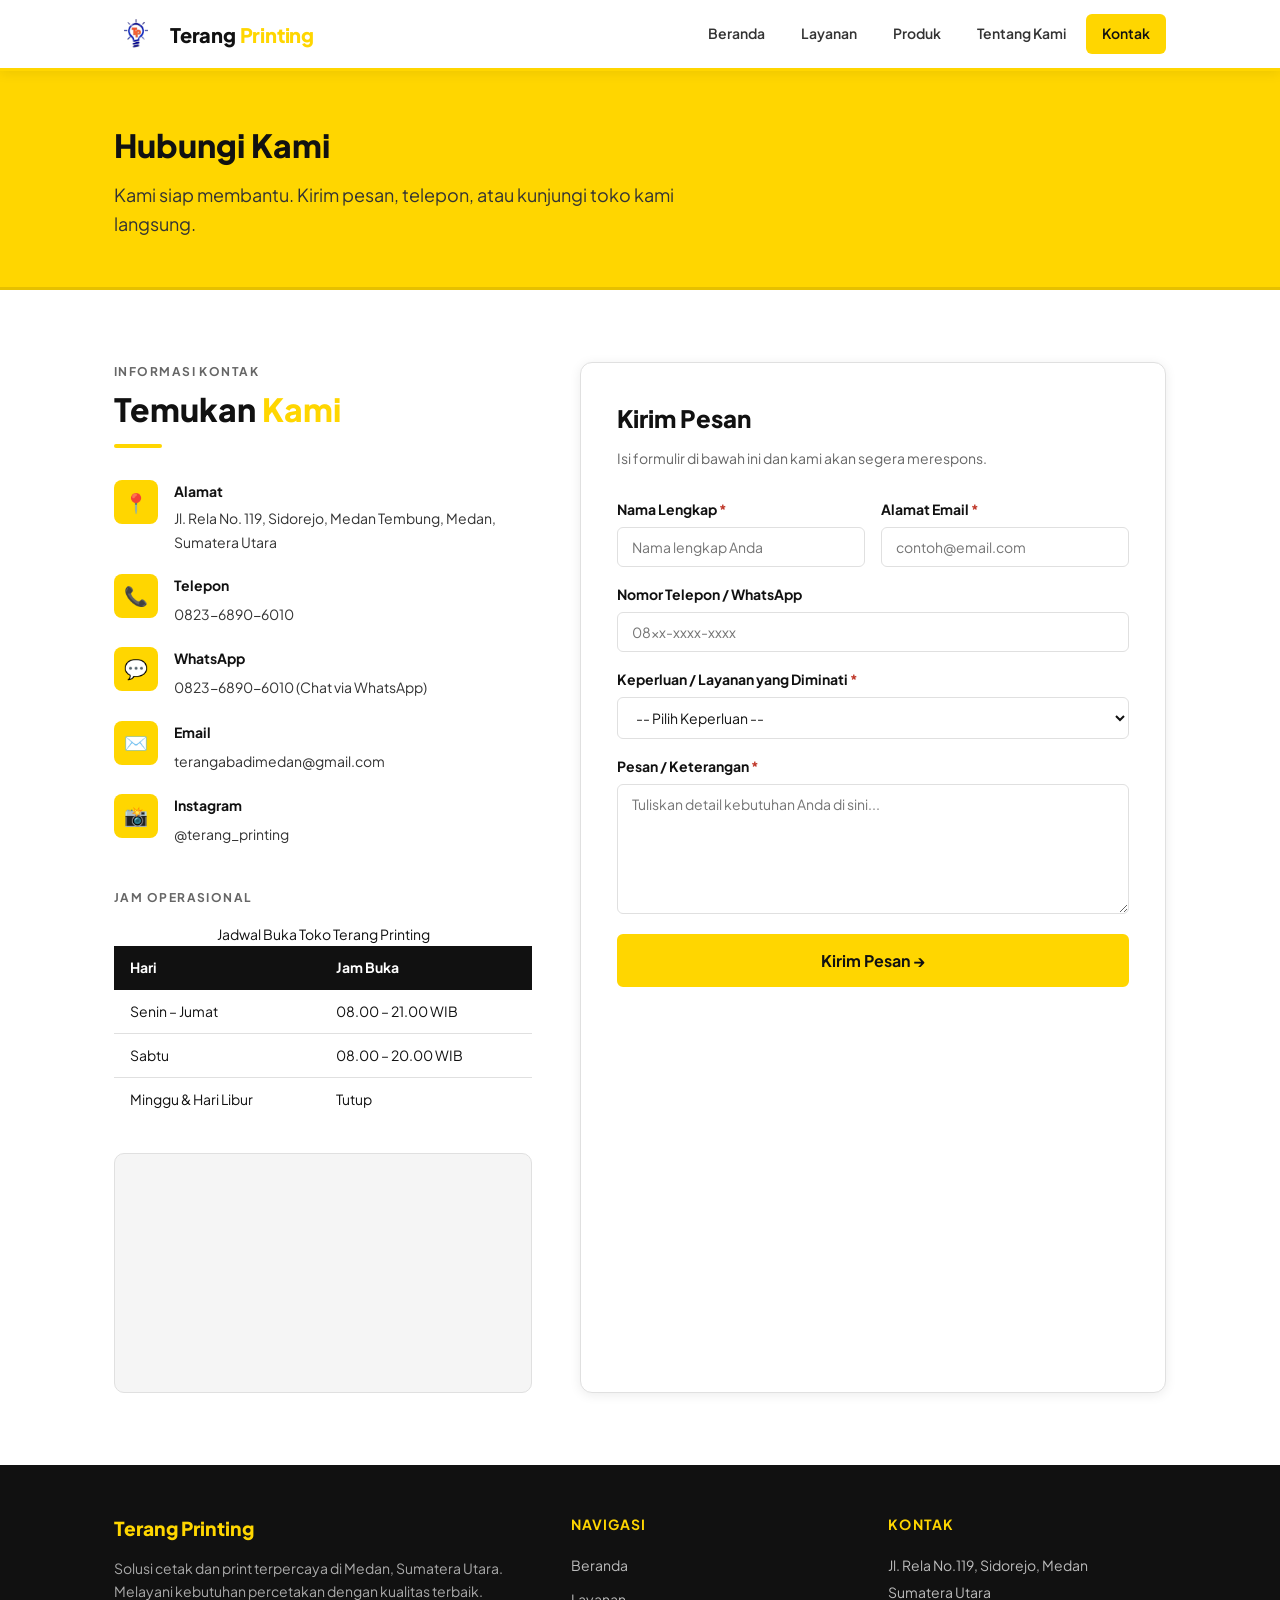
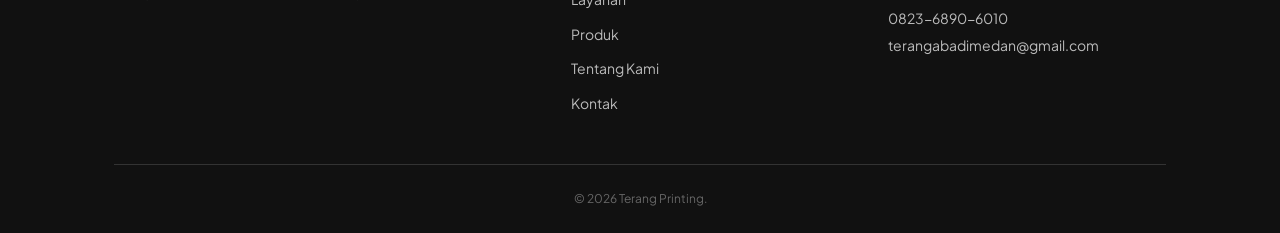
==== kontak.html @ d19d1da5 "Update WhatsApp contact link in kontak.html" ====
<!DOCTYPE html>
<html lang="id">

<head>
  <meta charset="UTF-8" />
  <meta name="viewport" content="width=device-width, initial-scale=1.0" />
  <meta property="og:title" content="Terang Printing - Percetakan Medan" />
  <meta property="og:description" content="Solusi cetak terpercaya di Medan." />
  <meta property="og:url" content="https://terang-printing.vercel.app/" />
  <meta name="google-site-verification" content="Sm_hhHyNmkh7zAwEBxvKxPh6xJ2yuHu2KtRw3xgrNfQ" />
  <link rel="shortcut icon" href="logo.png" type="image/x-icon">
  <title>Terang Printing - Kontak</title>
  <meta name="description"
    content="Hubungi Terang Printing - formulir kontak, alamat, jam operasional, dan lokasi kami." />
  <link rel="stylesheet" href="style/global.css" />
  <link rel="stylesheet" href="style/kontak.css" />
</head>

<body>

  <!-- ===== HEADER ===== -->
  <header>
    <div class="container header-inner">
      <div class="brand">
        <img src="logo.png" alt="Logo Terang Printing" />
        <a href="index.html"><span class="brand-name">Terang <span>Printing</span></span></a>
      </div>
      <button class="nav-toggle" id="navToggle" aria-label="Buka Menu Navigasi" aria-expanded="false">
        <span></span><span></span><span></span>
      </button>
      <nav aria-label="Navigasi Utama">
        <ul>
          <li><a href="index.html">Beranda</a></li>
          <li><a href="layanan.html">Layanan</a></li>
          <li><a href="produk.html">Produk</a></li>
          <li><a href="tentang.html">Tentang Kami</a></li>
          <li><a href="kontak.html" aria-current="page">Kontak</a></li>
        </ul>
      </nav>
    </div>
  </header>

  <script>
    document.getElementById('navToggle').addEventListener('click', function () {
      const header = this.closest('header');
      const isOpen = header.classList.toggle('nav-open');
      this.setAttribute('aria-expanded', isOpen);
      this.setAttribute('aria-label', isOpen ? 'Tutup Menu Navigasi' : 'Buka Menu Navigasi');
    });
  </script>

  <main>

    <!-- ===== PAGE BANNER ===== -->
    <div class="page-banner">
      <div class="container">
        <h1>Hubungi Kami</h1>
        <p>Kami siap membantu. Kirim pesan, telepon, atau kunjungi toko kami langsung.</p>
      </div>
    </div>

    <!-- ===== KONTEN UTAMA ===== -->
    <section class="section" aria-labelledby="kontak-heading">
      <div class="container">
        <div class="kontak-grid">

          <!-- Kolom Kiri: Info & Jam -->
          <div>
            <div class="section-label">Informasi Kontak</div>
            <h2 id="kontak-heading" class="section-title">Temukan <span>Kami</span></h2>
            <div class="section-divider"></div>

            <div class="info-list">
              <div class="info-item">
                <div class="info-icon" aria-hidden="true">📍</div>
                <div>
                  <h4>Alamat</h4>
                  <p>Jl. Rela No. 119, Sidorejo, Medan Tembung, Medan, Sumatera Utara</p>
                </div>
              </div>
              <div class="info-item">
                <div class="info-icon" aria-hidden="true">📞</div>
                <div>
                  <h4>Telepon</h4>
                  <a href="tel:+6281234567890">0823-6890-6010</a>
                </div>
              </div>
              <div class="info-item">
                <div class="info-icon" aria-hidden="true">💬</div>
                <div>
                  <h4>WhatsApp</h4>
                  <a href="https://wa.me/6282368906010" target="_blank" rel="noopener noreferrer">
                    0823-6890-6010 (Chat via WhatsApp)
                  </a>
                </div>
              </div>
              <div class="info-item">
                <div class="info-icon" aria-hidden="true">✉️</div>
                <div>
                  <h4>Email</h4>
                  <a href="mailto:terangabadimedan@gmail.com">terangabadimedan@gmail.com</a>
                </div>
              </div>
              <div class="info-item">
                <div class="info-icon" aria-hidden="true">📸</div>
                <div>
                  <h4>Instagram</h4>
                  <a href="https://instagram.com/terang_printing" target="_blank"
                    rel="noopener noreferrer">@terang_printing</a>
                </div>
              </div>
            </div>

            <!-- Jam Operasional -->
            <div style="margin-top: 40px;">
              <div class="section-label" style="margin-bottom: 8px;">Jam Operasional</div>
              <table class="jam-table">
                <caption class="sr-only">Jadwal Buka Toko Terang Printing</caption>
                <thead>
                  <tr>
                    <th scope="col">Hari</th>
                    <th scope="col">Jam Buka</th>
                  </tr>
                </thead>
                <tbody>
                  <tr>
                    <td>Senin – Jumat</td>
                    <td>08.00 – 21.00 WIB</td>
                  </tr>
                  <tr>
                    <td>Sabtu</td>
                    <td>08.00 – 20.00 WIB</td>
                  </tr>
                  <tr>
                    <td>Minggu &amp; Hari Libur</td>
                    <td>Tutup</td>
                  </tr>
                </tbody>
              </table>
            </div>

            <!-- Google Maps -->
            <div class="map-box" role="region" aria-label="Peta Lokasi Terang Printing">
              <iframe
                src="https://www.google.com/maps/embed?pb=!1m18!1m12!1m3!1d3981.9154191514062!2d98.70616!3d3.6068331999999996!2m3!1f0!2f0!3f0!3m2!1i1024!2i768!4f13.1!3m3!1m2!1s0x3031316de9fdb251%3A0x1eb77a0605d9c131!2sTERANG%20PRINTING!5e0!3m2!1sid!2sid!4v1778813247496!5m2!1sid!2sid"
                allowfullscreen="" loading="lazy" referrerpolicy="no-referrer-when-downgrade"
                title="Lokasi Terang Printing"></iframe>
            </div>
          </div>

          <!-- Kolom Kanan: Formulir -->
          <div class="kontak-form-box">
            <h2>Kirim Pesan</h2>
            <p>Isi formulir di bawah ini dan kami akan segera merespons.</p>

            <form action="#" method="POST" novalidate>

              <div class="form-row">
                <div class="form-group">
                  <label for="nama">Nama Lengkap <span aria-hidden="true">*</span></label>
                  <input type="text" id="nama" name="nama" autocomplete="name" required
                    placeholder="Nama lengkap Anda" />
                </div>
                <div class="form-group">
                  <label for="email">Alamat Email <span aria-hidden="true">*</span></label>
                  <input type="email" id="email" name="email" autocomplete="email" required
                    placeholder="contoh@email.com" />
                </div>
              </div>

              <div class="form-group">
                <label for="telepon">Nomor Telepon / WhatsApp</label>
                <input type="tel" id="telepon" name="telepon" autocomplete="tel" placeholder="08xx-xxxx-xxxx" />
              </div>

              <div class="form-group">
                <label for="keperluan">Keperluan / Layanan yang Diminati <span aria-hidden="true">*</span></label>
                <select id="keperluan" name="keperluan" required>
                  <option value="" disabled selected>-- Pilih Keperluan --</option>
                  <option value="cetak-skripsi">Cetak Skripsi / Karya Tulis</option>
                  <option value="spanduk">Cetak Spanduk / Banner</option>
                  <option value="print-fotokopi">Print &amp; Fotokopi</option>
                  <option value="undangan">Undangan &amp; Kartu</option>
                  <option value="atk">Pembelian ATK</option>
                  <option value="lainnya">Lainnya</option>
                </select>
              </div>

              <div class="form-group">
                <label for="pesan">Pesan / Keterangan <span aria-hidden="true">*</span></label>
                <textarea id="pesan" name="pesan" rows="6" required
                  placeholder="Tuliskan detail kebutuhan Anda di sini..."></textarea>
              </div>

              <button type="submit" class="btn-submit">Kirim Pesan →</button>

            </form>
          </div>

        </div>
      </div>
    </section>

  </main>

  <!-- ===== FOOTER ===== -->
  <footer>
    <div class="container">
      <div class="footer-grid">
        <div>
          <div class="footer-brand-name">Terang Printing</div>
          <p class="footer-desc">Solusi cetak dan print terpercaya di Medan, Sumatera Utara. Melayani kebutuhan
            percetakan dengan kualitas terbaik.</p>
        </div>
        <div class="footer-col">
          <h4>Navigasi</h4>
          <ul>
            <li><a href="index.html">Beranda</a></li>
            <li><a href="layanan.html">Layanan</a></li>
            <li><a href="produk.html">Produk</a></li>
            <li><a href="tentang.html">Tentang Kami</a></li>
            <li><a href="kontak.html">Kontak</a></li>
          </ul>
        </div>
        <div class="footer-col">
          <h4>Kontak</h4>
          <address>
            Jl. Rela No.119, Sidorejo, Medan<br />
            Sumatera Utara<br />
            <a href="tel:+6281234567890">0823-6890-6010</a><br />
            <a href="mailto:terangabadimedan@gmail.com">terangabadimedan@gmail.com</a>
          </address>
        </div>
      </div>
      <div class="footer-bottom">
        <p>&copy; 2026 Terang Printing.</p>
      </div>
    </div>
  </footer>

</body>

</html>
---- style/global.css ----
@import url('https://fonts.googleapis.com/css2?family=Plus+Jakarta+Sans:wght@400;500;600;700;800&display=swap');

/* =============================================
   TERANG PRINTING — global.css
   Berisi: variabel warna & font, reset, utilitas,
           tombol, header, footer, page-banner,
           banner CTA, dan responsive global.

   File ini di-link di SEMUA halaman HTML.
   =============================================

   CARA EDIT CEPAT
   ---------------
   Warna kuning utama   → --clr-yellow
   Warna teks utama     → --clr-black
   Warna abu-abu terang → --clr-gray-light
   Ukuran font body     → --fs-base
   Lebar konten maks    → --max-w
   Jarak antar section  → .section { padding }
============================================= */


/* ── ROOT VARIABLES ─────────────────────────────────────────
   Semua warna dan ukuran font didefinisikan di sini.
   Cukup ubah nilai di bawah untuk mengubah tampilan global.
─────────────────────────────────────────────────────────── */
:root {
  /* Warna utama */
  --clr-yellow      : #FFD600;   /* kuning cerah — warna aksen utama */
  --clr-yellow-dark : #E6C000;   /* kuning gelap — untuk hover tombol */
  --clr-black       : #111111;   /* hitam — teks utama & latar gelap */
  --clr-gray-dark   : #333333;   /* abu gelap — teks sekunder */
  --clr-gray        : #666666;   /* abu tengah — deskripsi, label */
  --clr-gray-light  : #F5F5F5;   /* abu terang — latar section alternating */
  --clr-border      : #E0E0E0;   /* abu border — garis pembatas card */
  --clr-white       : #FFFFFF;   /* putih — latar utama */

  /* Ukuran font — skala konsisten dari xs sampai 2xl */
  --fs-xs   : 0.75rem;    /* 12px — label kecil, tag */
  --fs-sm   : 0.875rem;   /* 14px — teks body kecil, nav */
  --fs-base : 1rem;       /* 16px — teks body standar */
  --fs-md   : 1.125rem;   /* 18px — deskripsi, lead text */
  --fs-lg   : 1.5rem;     /* 24px — judul kartu */
  --fs-xl   : 2rem;       /* 32px — judul section */
  --fs-2xl  : 2.75rem;    /* 44px — judul hero */

  /* Utilitas */
  --radius  : 6px;                          /* sudut tombol & elemen kecil */
  --shadow  : 0 2px 12px rgba(0,0,0,0.08); /* bayangan halus untuk card */
  --max-w   : 1100px;                       /* lebar maksimum konten */
}


/* ── RESET ──────────────────────────────────────────────────
   Menghapus margin/padding bawaan browser agar tampilan
   konsisten di semua browser.
─────────────────────────────────────────────────────────── */
*, *::before, *::after {
  box-sizing: border-box;
  margin: 0;
  padding: 0;
}
html { scroll-behavior: smooth; }       /* scroll halus saat klik anchor */
body {
  font-family: 'Plus Jakarta Sans', sans-serif;
  font-size: var(--fs-base);
  color: var(--clr-black);
  background: var(--clr-white);
  line-height: 1.65;
}
img { display: block; max-width: 100%; } /* gambar tidak overflow container */
a { text-decoration: none; color: inherit; }
ul, ol { list-style: none; }


/* ── UTILITAS ────────────────────────────────────────────────
   Kelas pembantu yang digunakan di semua halaman.
─────────────────────────────────────────────────────────── */

/* Membungkus konten agar tidak terlalu lebar di layar besar */
.container {
  max-width: var(--max-w);
  margin: 0 auto;
  padding: 0 24px;
}

/* Pembungkus section dengan jarak atas-bawah standar */
.section { padding: 72px 0; }

/* Varian section dengan latar abu-abu terang (section alternating) */
.section--gray { background: var(--clr-gray-light); }

/* Label kecil di atas judul section, seperti "Apa yang kami tawarkan" */
.section-label {
  font-size: var(--fs-xs);
  font-weight: 700;
  text-transform: uppercase;
  letter-spacing: 0.12em;
  color: var(--clr-gray);
  margin-bottom: 8px;
}

/* Judul utama section */
.section-title {
  font-size: var(--fs-xl);
  font-weight: 800;
  color: var(--clr-black);
  line-height: 1.2;
}
/* Kata berwarna kuning di dalam judul section */
.section-title span { color: var(--clr-yellow); }

/* Garis kuning pendek di bawah judul section */
.section-divider {
  width: 48px;
  height: 4px;
  background: var(--clr-yellow);
  margin: 16px 0 32px;
  border-radius: 2px;
}


/* ── TOMBOL (BUTTONS) ────────────────────────────────────────
   Tiga varian tombol: kuning (utama), outline hitam, outline putih.
   Tambahkan kelas .btn beserta varian-nya ke elemen <a> atau <button>.
─────────────────────────────────────────────────────────── */

/* Base tombol — dipakai bersama varian di bawah */
.btn {
  display: inline-block;
  padding: 12px 28px;
  border-radius: var(--radius);
  font-weight: 700;
  font-size: var(--fs-sm);
  cursor: pointer;
  border: 2px solid transparent;
  letter-spacing: 0.02em;
  font-family: inherit;
}

/* Tombol kuning — untuk aksi utama (CTA primer) */
.btn-primary {
  background: var(--clr-yellow);
  color: var(--clr-black);
  border-color: var(--clr-yellow);
}
.btn-primary:hover {
  background: var(--clr-yellow-dark);
  border-color: var(--clr-yellow-dark);
}

/* Tombol outline hitam — untuk aksi sekunder di latar terang */
.btn-outline {
  background: transparent;
  color: var(--clr-black);
  border-color: var(--clr-black);
}
.btn-outline:hover {
  background: var(--clr-black);
  color: var(--clr-white);
}

/* Tombol outline putih — untuk aksi sekunder di latar gelap (hero) */
.btn-outline-white {
  background: transparent;
  color: var(--clr-white);
  border-color: var(--clr-white);
}
.btn-outline-white:hover {
  background: var(--clr-white);
  color: var(--clr-black);
}


/* ── HEADER ──────────────────────────────────────────────────
   Header sticky di atas layar, berisi logo dan navigasi.
   Garis kuning di bawah header sebagai aksen warna utama.
─────────────────────────────────────────────────────────── */
header {
  position: sticky;   /* tetap di atas saat halaman discroll */
  top: 0;
  z-index: 100;       /* di atas elemen lain */
  background: var(--clr-white);
  border-bottom: 3px solid var(--clr-yellow);
  box-shadow: var(--shadow);
}

/* Flex container: logo di kiri, nav di kanan */
.header-inner {
  display: flex;
  align-items: center;
  justify-content: space-between;
  height: 68px;
}

/* Kelompok logo + nama brand */
.brand {
  display: flex;
  align-items: center;
  gap: 12px;
}

/* Logo bulat di header */
.brand img {
  width: 44px;
  height: 44px;
  border-radius: 50%;
  object-fit: contain;
}

/* Nama brand — "Terang Printing" */
.brand-name {
  font-size: 1.25rem;
  font-weight: 800;
  color: var(--clr-black);
  letter-spacing: -0.01em;
}
/* Kata "Printing" berwarna kuning */
.brand-name span { color: var(--clr-yellow); }

/* Daftar menu navigasi */
header nav ul {
  display: flex;
  gap: 4px;
  align-items: center;
}
header nav ul li a {
  display: block;
  padding: 8px 16px;
  font-size: var(--fs-sm);
  font-weight: 600;
  color: var(--clr-gray-dark);
  border-radius: var(--radius);
}
header nav ul li a:hover {
  color: var(--clr-black);
  background: var(--clr-gray-light);
}
/* Halaman aktif ditandai dengan latar kuning */
header nav ul li a[aria-current="page"] {
  color: var(--clr-black);
  background: var(--clr-yellow);
}


/* ── PAGE BANNER ─────────────────────────────────────────────
   Banner kuning di bagian atas setiap halaman (kecuali beranda).
   Berisi judul halaman dan deskripsi singkat.
─────────────────────────────────────────────────────────── */
.page-banner {
  background: var(--clr-yellow);
  padding: 48px 0;
  border-bottom: 3px solid var(--clr-yellow-dark);
}
.page-banner h1 {
  font-size: var(--fs-xl);
  font-weight: 800;
  color: var(--clr-black);
}
.page-banner p {
  font-size: var(--fs-md);
  color: var(--clr-gray-dark);
  margin-top: 8px;
  max-width: 560px;
}


/* ── BANNER CTA ──────────────────────────────────────────────
   Banner kuning berisi ajakan bertindak (Call to Action).
   Dipakai di bagian bawah halaman Beranda, Layanan, dan Produk.
─────────────────────────────────────────────────────────── */
.cta-banner {
  background: var(--clr-yellow);
  padding: 64px 0;
  text-align: center;
}
.cta-banner h2 { font-size: var(--fs-xl); font-weight: 800; color: var(--clr-black); margin-bottom: 12px; }
.cta-banner p  { font-size: var(--fs-md); color: var(--clr-gray-dark); margin-bottom: 28px; }
/* Wrapper tombol-tombol CTA — ditampilkan berdampingan */
.cta-banner-actions { display: flex; gap: 12px; justify-content: center; }


/* ── FOOTER ──────────────────────────────────────────────────
   Footer berlatar hitam berisi info brand, navigasi, dan kontak.
─────────────────────────────────────────────────────────── */
footer {
  background: var(--clr-black);
  color: var(--clr-white);
  padding: 48px 0 24px;
}

/* Grid 3 kolom: brand | navigasi | kontak */
.footer-grid {
  display: grid;
  grid-template-columns: 1.5fr 1fr 1fr;
  gap: 40px;
  padding-bottom: 40px;
  border-bottom: 1px solid #333;
}

/* Nama brand berwarna kuning di footer */
.footer-brand-name {
  font-size: 1.2rem;
  font-weight: 800;
  color: var(--clr-yellow);
  margin-bottom: 12px;
}

/* Deskripsi singkat footer */
.footer-desc {
  font-size: var(--fs-sm);
  color: #aaa;
  line-height: 1.7;
}

/* Judul kolom footer (Navigasi, Kontak) */
.footer-col h4 {
  font-size: var(--fs-sm);
  font-weight: 700;
  color: var(--clr-yellow);
  margin-bottom: 16px;
  text-transform: uppercase;
  letter-spacing: 0.08em;
}

/* Daftar link navigasi footer */
.footer-col ul li { margin-bottom: 8px; }
.footer-col ul li a { font-size: var(--fs-sm); color: #bbb; }
.footer-col ul li a:hover { color: var(--clr-yellow); }

/* Alamat & kontak di footer */
.footer-col address {
  font-style: normal;
  font-size: var(--fs-sm);
  color: #bbb;
  line-height: 1.9;
}
.footer-col address a { color: #bbb; }
.footer-col address a:hover { color: var(--clr-yellow); }

/* Baris copyright paling bawah */
.footer-bottom {
  padding-top: 24px;
  text-align: center;
  font-size: var(--fs-xs);
  color: #666;
}


/* ── TOMBOL HAMBURGER (MOBILE TOGGLE) ────────────────────────
   Tombol hamburger untuk navigasi mobile.
   Tersembunyi di desktop, muncul di layar ≤ 768px.
─────────────────────────────────────────────────────────── */
.nav-toggle {
  display: none;          /* tersembunyi di desktop */
  background: none;
  border: none;
  cursor: pointer;
  padding: 8px;
  z-index: 110;
  position: relative;
}

/* Tiga garis hamburger dibuat dari span */
.nav-toggle span {
  display: block;
  width: 24px;
  height: 2.5px;
  background: var(--clr-black);
  border-radius: 2px;
  transition: transform 0.3s ease, opacity 0.3s ease;
}
.nav-toggle span + span {
  margin-top: 5px;
}

/* Animasi hamburger → X saat menu terbuka */
header.nav-open .nav-toggle span:nth-child(1) {
  transform: translateY(7.5px) rotate(45deg);
}
header.nav-open .nav-toggle span:nth-child(2) {
  opacity: 0;
  transform: scaleX(0);
}
header.nav-open .nav-toggle span:nth-child(3) {
  transform: translateY(-7.5px) rotate(-45deg);
}


/* ── RESPONSIVE GLOBAL ───────────────────────────────────────
   Penyesuaian layout untuk layar tablet dan ponsel.
   Responsive spesifik per halaman ada di masing-masing file css.
─────────────────────────────────────────────────────────── */

/* Tablet & Mobile (maks 768px) */
@media (max-width: 768px) {

  /* Header tetap horizontal, tombol hamburger muncul */
  .header-inner {
    flex-wrap: wrap;
    height: auto;
    padding: 12px 24px;
  }

  /* Tampilkan tombol hamburger */
  .nav-toggle {
    display: flex;
    flex-direction: column;
    justify-content: center;
    align-items: center;
  }

  /* Sembunyikan menu navigasi secara default di mobile */
  header nav {
    width: 100%;
    max-height: 0;
    overflow: hidden;
    transition: max-height 0.4s cubic-bezier(0.4, 0, 0.2, 1),
                opacity 0.3s ease;
    opacity: 0;
  }

  /* Tampilkan menu saat header punya kelas .nav-open */
  header.nav-open nav {
    max-height: 400px;   /* cukup tinggi untuk semua menu */
    opacity: 1;
  }

  /* Menu jadi vertikal di mobile */
  header nav ul {
    flex-direction: column;
    align-items: stretch;
    gap: 0;
    padding: 12px 0 4px;
    border-top: 1px solid var(--clr-border);
    margin-top: 12px;
  }

  header nav ul li a {
    display: block;
    padding: 12px 16px;
    font-size: var(--fs-base);
    border-radius: 0;
    border-bottom: 1px solid var(--clr-border);
    transition: background 0.2s ease, padding-left 0.2s ease;
  }

  header nav ul li:last-child a {
    border-bottom: none;
  }

  header nav ul li a:hover {
    padding-left: 24px;
    background: var(--clr-gray-light);
  }

  /* Footer jadi 1 kolom */
  .footer-grid { grid-template-columns: 1fr; }

  /* Jarak section lebih kecil di mobile */
  .section { padding: 48px 0; }
  .page-banner { padding: 32px 0; }

  /* CTA banner tombol bisa stack di mobile */
  .cta-banner-actions {
    flex-direction: column;
    align-items: center;
  }
}
---- style/kontak.css ----
/* =============================================
   TERANG PRINTING — kontak.css
   Berisi: gaya khusus halaman Kontak (kontak.html)
   Pastikan global.css sudah di-link sebelum file ini.
============================================= */


/* ── LAYOUT KONTAK ───────────────────────────────────────────
   Layout dua kolom: info & peta di kiri, formulir di kanan.
─────────────────────────────────────────────────────────── */
.kontak-grid {
  display: grid;
  grid-template-columns: 1fr 1.4fr; /* kanan sedikit lebih lebar untuk form */
  gap: 48px;
}


/* ── DAFTAR INFO KONTAK ──────────────────────────────────────
   Daftar vertikal berisi alamat, telepon, WA, email, Instagram.
   Setiap item: kotak ikon kuning + label + nilai.
─────────────────────────────────────────────────────────── */

/* Wrapper seluruh daftar info */
.info-list {
  display: flex;
  flex-direction: column;
  gap: 20px;
  margin-top: 32px;
}

/* Satu item info: ikon + teks */
.info-item { display: flex; gap: 16px; align-items: flex-start; }

/* Kotak ikon kuning berbentuk persegi */
.info-icon {
  width: 44px;
  height: 44px;
  background: var(--clr-yellow);
  border-radius: 8px;
  display: flex;
  align-items: center;
  justify-content: center;
  font-size: 1.2rem;
  flex-shrink: 0; /* tidak mengecil */
}

/* Label judul item (Alamat, Telepon, dll) */
.info-item h4 { font-weight: 700; font-size: var(--fs-sm); margin-bottom: 4px; }

/* Nilai item info */
.info-item p, .info-item a { font-size: var(--fs-sm); color: var(--clr-gray-dark); }
.info-item a:hover { color: var(--clr-black); text-decoration: underline; }


/* ── TABEL JAM OPERASIONAL ───────────────────────────────────
   Tabel dua kolom (Hari | Jam) dengan header berlatar hitam.
─────────────────────────────────────────────────────────── */
.jam-table {
  width: 100%;
  border-collapse: collapse;
  font-size: var(--fs-sm);
  margin-top: 16px;
}

/* Header tabel — latar hitam, teks putih */
.jam-table th {
  background: var(--clr-black);
  color: var(--clr-white);
  padding: 10px 16px;
  text-align: left;
  font-weight: 700;
}

/* Sel data tabel */
.jam-table td { padding: 10px 16px; border-bottom: 1px solid var(--clr-border); }
.jam-table tr:last-child td { border-bottom: none; }
.jam-table tr:hover td { background: var(--clr-gray-light); }


/* ── KOTAK GOOGLE MAPS ───────────────────────────────────────
   Iframe Google Maps mengisi penuh kotak yang sudah ditentukan.
   Tinggi 240px, sudut melengkung mengikuti desain global.
─────────────────────────────────────────────────────────── */
.map-box {
  background: var(--clr-gray-light);
  border: 1.5px solid var(--clr-border);
  border-radius: 10px;
  overflow: hidden;  /* memotong sudut iframe */
  margin-top: 32px;
  height: 240px;     /* ubah nilai ini untuk tinggi peta yang berbeda */
}

/* Iframe mengisi penuh kotak map-box */
.map-box iframe {
  width: 100%;
  height: 100%;
  border: none;
  display: block;
}


/* ── FORMULIR KONTAK ─────────────────────────────────────────
   Kotak formulir di kolom kanan berisi input nama, email,
   telepon, pilihan layanan, pesan, dan tombol kirim.
─────────────────────────────────────────────────────────── */

/* Kotak pembungkus formulir */
.kontak-form-box {
  background: var(--clr-white);
  border: 1.5px solid var(--clr-border);
  border-radius: 12px;
  padding: 36px;
  box-shadow: var(--shadow);
}
.kontak-form-box h2 { font-size: var(--fs-lg); font-weight: 800; margin-bottom: 8px; }
.kontak-form-box > p { font-size: var(--fs-sm); color: var(--clr-gray); margin-bottom: 28px; }

/* Baris dua kolom untuk input nama & email */
.form-row {
  display: grid;
  grid-template-columns: 1fr 1fr;
  gap: 16px;
}

/* Grup satu field: label + input */
.form-group { display: flex; flex-direction: column; gap: 6px; margin-bottom: 16px; }
.form-group label { font-size: var(--fs-sm); font-weight: 700; }
/* Tanda bintang wajib isi berwarna merah */
.form-group label span { color: #c0392b; }

/* Style input, select, dan textarea */
.form-group input,
.form-group select,
.form-group textarea {
  padding: 10px 14px;
  border: 1.5px solid var(--clr-border);
  border-radius: var(--radius);
  font-family: inherit;
  font-size: var(--fs-sm);
  color: var(--clr-black);
  background: var(--clr-white);
  outline: none;
  width: 100%;
}

/* Border kuning + bayangan saat field aktif (fokus) */
.form-group input:focus,
.form-group select:focus,
.form-group textarea:focus {
  border-color: var(--clr-yellow);
  box-shadow: 0 0 0 3px rgba(255, 214, 0, 0.15);
}

/* Textarea bisa diubah tingginya oleh pengguna secara vertikal */
.form-group textarea { resize: vertical; min-height: 120px; }

/* Tombol kirim — full width, kuning */
.btn-submit {
  width: 100%;
  padding: 14px;
  background: var(--clr-yellow);
  color: var(--clr-black);
  border: 2px solid var(--clr-yellow);
  border-radius: var(--radius);
  font-family: inherit;
  font-size: var(--fs-base);
  font-weight: 700;
  cursor: pointer;
  margin-top: 4px;
}
.btn-submit:hover { background: var(--clr-yellow-dark); border-color: var(--clr-yellow-dark); }


/* ── RESPONSIVE KONTAK ───────────────────────────────────────
─────────────────────────────────────────────────────────── */

/* Ponsel — kontak jadi 1 kolom, form row jadi 1 kolom */
@media (max-width: 768px) {
  .kontak-grid { grid-template-columns: 1fr; }
  .form-row    { grid-template-columns: 1fr; }
}
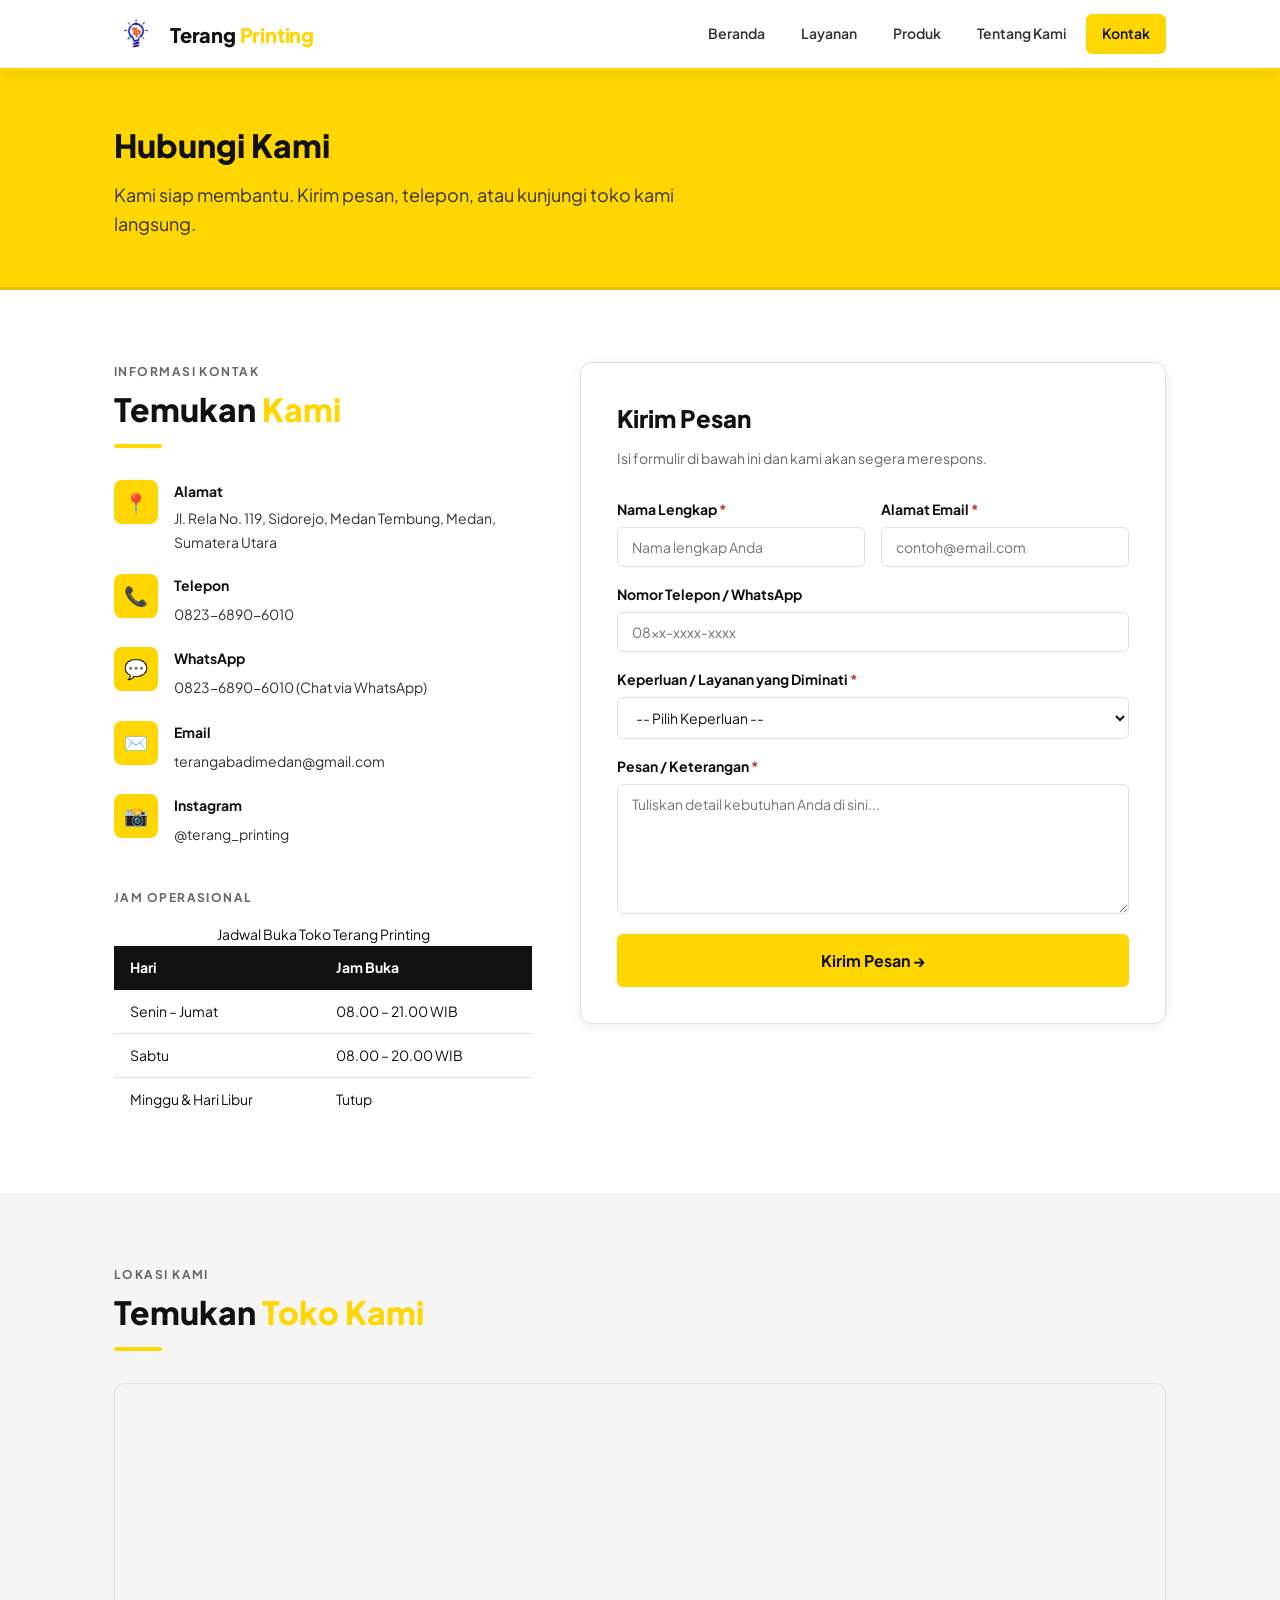
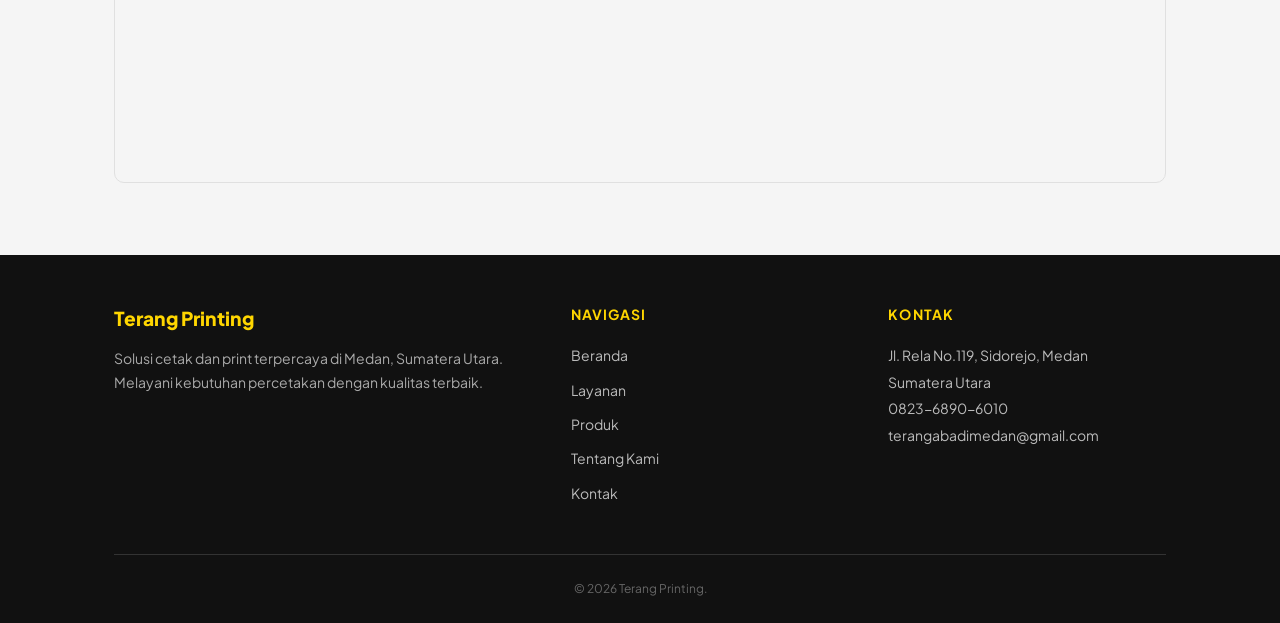
==== commit 10786ffa: "feat: move contact page map to dedicated full-width section with custom styling" ====
--- a/kontak.html
+++ b/kontak.html
@@ -7,6 +7,8 @@
   <meta property="og:title" content="Terang Printing - Percetakan Medan" />
   <meta property="og:description" content="Solusi cetak terpercaya di Medan." />
   <meta property="og:url" content="https://terang-printing.vercel.app/" />
+  <meta property="og:site_name" content="Terang Printing" />
+  <meta property="og:type" content="website" />
   <meta name="google-site-verification" content="Sm_hhHyNmkh7zAwEBxvKxPh6xJ2yuHu2KtRw3xgrNfQ" />
   <link rel="shortcut icon" href="logo.png" type="image/x-icon">
   <title>Terang Printing - Kontak</title>
@@ -14,6 +16,15 @@
     content="Hubungi Terang Printing - formulir kontak, alamat, jam operasional, dan lokasi kami." />
   <link rel="stylesheet" href="style/global.css" />
   <link rel="stylesheet" href="style/kontak.css" />
+  <script type="application/ld+json">
+  {
+    "@context": "https://schema.org",
+    "@type": "WebSite",
+    "name": "Terang Printing",
+    "alternateName": "Terang Printing Medan",
+    "url": "https://terang-printing.vercel.app/"
+  }
+  </script>
 </head>
 
 <body>
@@ -82,7 +93,7 @@
                 <div class="info-icon" aria-hidden="true">📞</div>
                 <div>
                   <h4>Telepon</h4>
-                  <a href="tel:+6281234567890">0823-6890-6010</a>
+                  <a href="tel:+6282368906010">0823-6890-6010</a>
                 </div>
               </div>
               <div class="info-item">
@@ -137,14 +148,6 @@
                   </tr>
                 </tbody>
               </table>
-            </div>
-
-            <!-- Google Maps -->
-            <div class="map-box" role="region" aria-label="Peta Lokasi Terang Printing">
-              <iframe
-                src="https://www.google.com/maps/embed?pb=!1m18!1m12!1m3!1d3981.9154191514062!2d98.70616!3d3.6068331999999996!2m3!1f0!2f0!3f0!3m2!1i1024!2i768!4f13.1!3m3!1m2!1s0x3031316de9fdb251%3A0x1eb77a0605d9c131!2sTERANG%20PRINTING!5e0!3m2!1sid!2sid!4v1778813247496!5m2!1sid!2sid"
-                allowfullscreen="" loading="lazy" referrerpolicy="no-referrer-when-downgrade"
-                title="Lokasi Terang Printing"></iframe>
             </div>
           </div>
 
@@ -201,6 +204,21 @@
       </div>
     </section>
 
+    <!-- ===== GOOGLE MAPS (FULL WIDTH) ===== -->
+    <section class="section section--map" aria-labelledby="lokasi-heading">
+      <div class="container">
+        <div class="section-label">Lokasi Kami</div>
+        <h2 id="lokasi-heading" class="section-title">Temukan <span>Toko Kami</span></h2>
+        <div class="section-divider"></div>
+        <div class="map-box" role="region" aria-label="Peta Lokasi Terang Printing">
+          <iframe
+            src="https://www.google.com/maps/embed?pb=!1m18!1m12!1m3!1d3981.9154191514062!2d98.70616!3d3.6068331999999996!2m3!1f0!2f0!3f0!3m2!1i1024!2i768!4f13.1!3m3!1m2!1s0x3031316de9fdb251%3A0x1eb77a0605d9c131!2sTERANG%20PRINTING!5e0!3m2!1sid!2sid!4v1778813247496!5m2!1sid!2sid"
+            allowfullscreen="" loading="lazy" referrerpolicy="no-referrer-when-downgrade"
+            title="Lokasi Terang Printing"></iframe>
+        </div>
+      </div>
+    </section>
+
   </main>
 
   <!-- ===== FOOTER ===== -->
--- a/style/kontak.css
+++ b/style/kontak.css
@@ -12,6 +12,7 @@
   display: grid;
   grid-template-columns: 1fr 1.4fr; /* kanan sedikit lebih lebar untuk form */
   gap: 48px;
+  align-items: start; /* kedua kolom mengikuti tinggi kontennya masing-masing */
 }
 
 
@@ -86,8 +87,13 @@
   border: 1.5px solid var(--clr-border);
   border-radius: 10px;
   overflow: hidden;  /* memotong sudut iframe */
-  margin-top: 32px;
-  height: 240px;     /* ubah nilai ini untuk tinggi peta yang berbeda */
+  margin-top: 24px;
+  height: 400px;     /* lebih besar karena sekarang full-width */
+}
+
+/* Section peta full-width */
+.section--map {
+  background: var(--clr-gray-light, #f8f8f8);
 }
 
 /* Iframe mengisi penuh kotak map-box */
@@ -111,6 +117,7 @@
   border-radius: 12px;
   padding: 36px;
   box-shadow: var(--shadow);
+  align-self: start; /* tidak stretch ke tinggi kolom kiri */
 }
 .kontak-form-box h2 { font-size: var(--fs-lg); font-weight: 800; margin-bottom: 8px; }
 .kontak-form-box > p { font-size: var(--fs-sm); color: var(--clr-gray); margin-bottom: 28px; }
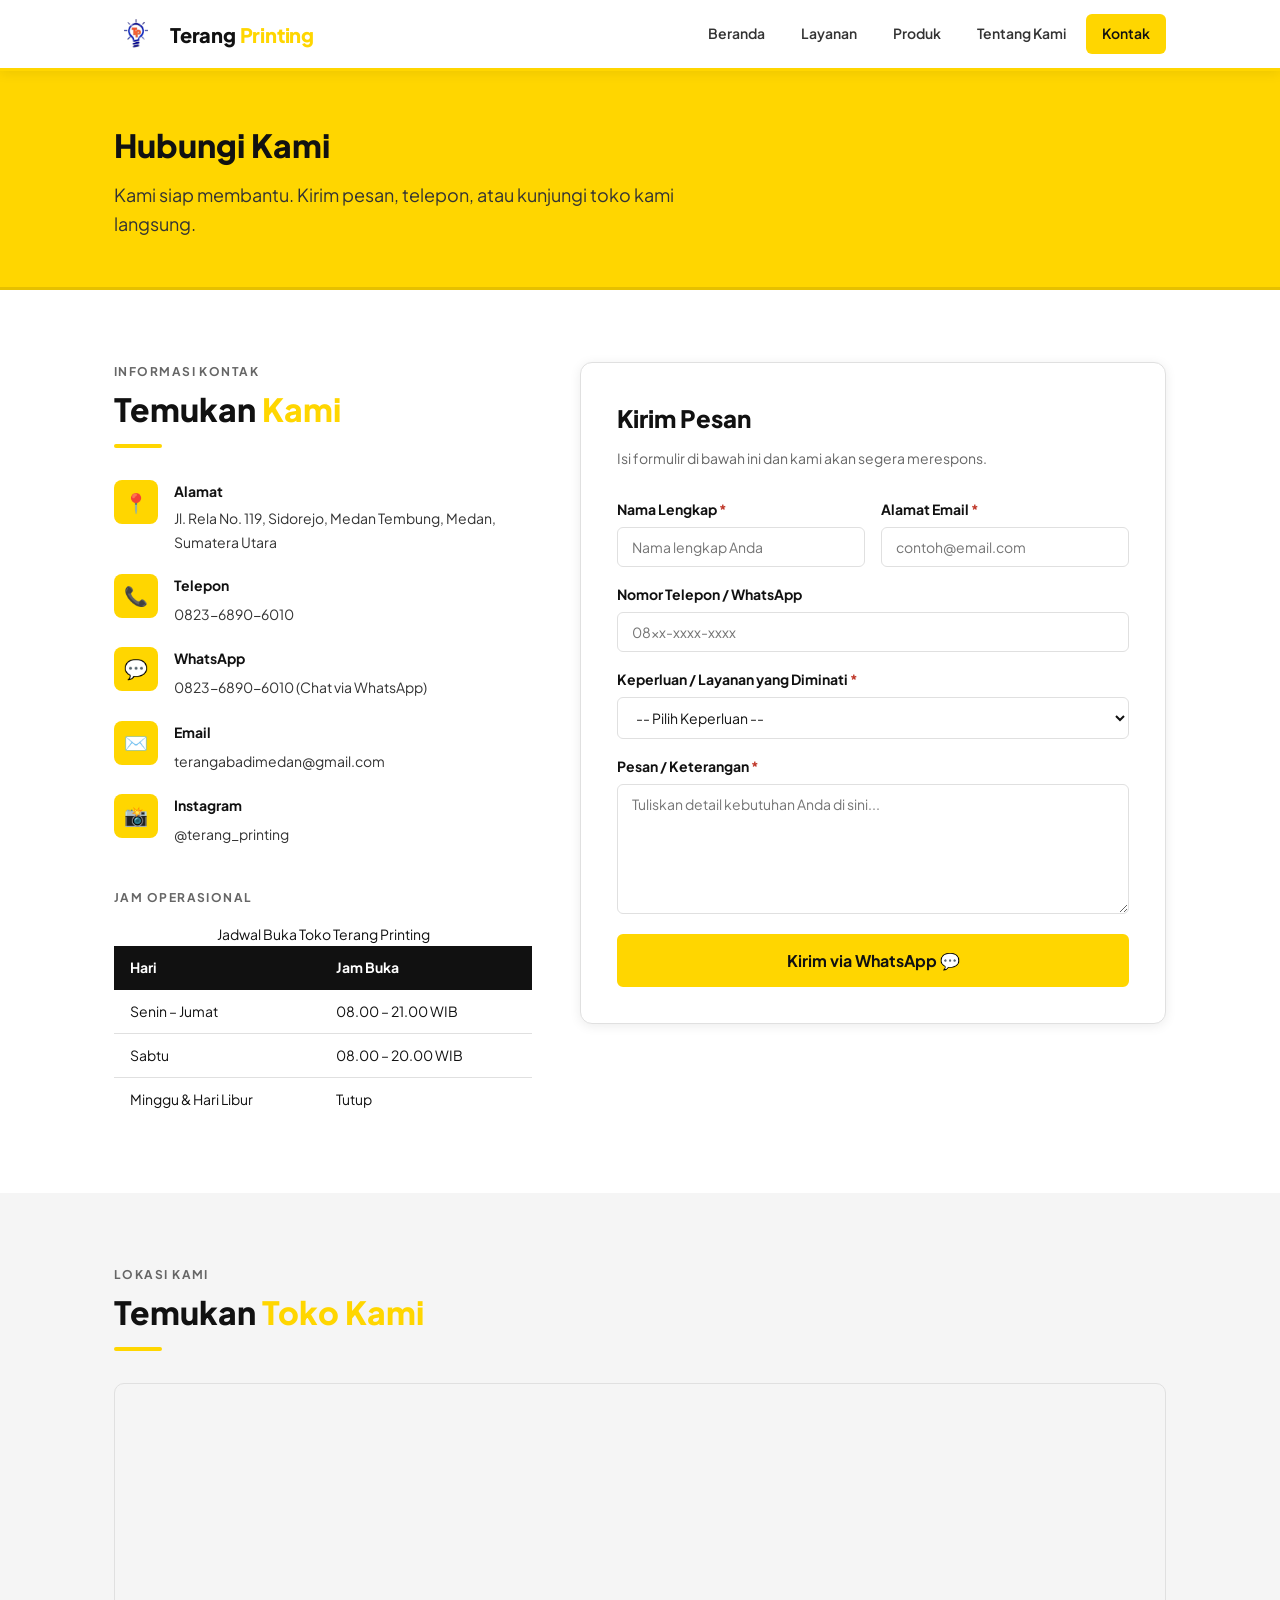
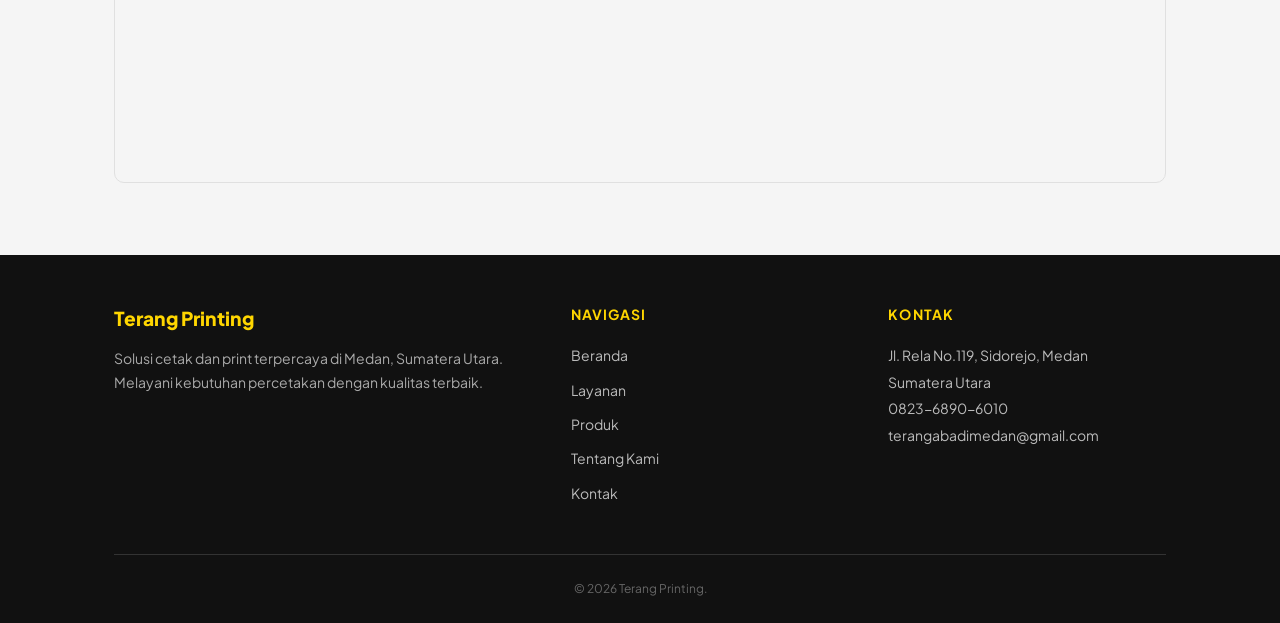
==== commit 33cb6eb9: "chore: fix minor whitespace formatting in contact and product pages" ====
--- a/kontak.html
+++ b/kontak.html
@@ -156,7 +156,7 @@
             <h2>Kirim Pesan</h2>
             <p>Isi formulir di bawah ini dan kami akan segera merespons.</p>
 
-            <form action="#" method="POST" novalidate>
+            <form id="kontakForm" novalidate>
 
               <div class="form-row">
                 <div class="form-group">
@@ -195,11 +195,9 @@
                   placeholder="Tuliskan detail kebutuhan Anda di sini..."></textarea>
               </div>
 
-              <button type="submit" class="btn-submit">Kirim Pesan →</button>
-
+              <button type="submit" class="btn-submit">Kirim via WhatsApp 💬</button>
             </form>
           </div>
-
         </div>
       </div>
     </section>
@@ -257,5 +255,40 @@
   </footer>
 
 </body>
-
-</html>
+<script>
+  document.getElementById('kontakForm').addEventListener('submit', function (e) {
+    e.preventDefault();
+
+    // Ambil nilai dari form
+    const nama = document.getElementById('nama').value.trim();
+    const email = document.getElementById('email').value.trim();
+    const telepon = document.getElementById('telepon').value.trim();
+    const keperluanSelect = document.getElementById('keperluan');
+    const keperluanText = keperluanSelect.options[keperluanSelect.selectedIndex].text;
+    const keperluanValue = keperluanSelect.value;
+    const pesan = document.getElementById('pesan').value.trim();
+
+    // Validasi field wajib
+    if (!nama) { alert('Mohon isi nama lengkap Anda.'); document.getElementById('nama').focus(); return; }
+    if (!email) { alert('Mohon isi alamat email Anda.'); document.getElementById('email').focus(); return; }
+    if (!keperluanValue) { alert('Mohon pilih keperluan Anda.'); document.getElementById('keperluan').focus(); return; }
+    if (!pesan) { alert('Mohon isi pesan Anda.'); document.getElementById('pesan').focus(); return; }
+
+    // Susun pesan WhatsApp
+    let waMessage = `Halo Terang Printing! 👋\n\n`;
+    waMessage += `*Nama:* ${nama}\n`;
+    waMessage += `*Email:* ${email}\n`;
+    if (telepon) waMessage += `*Telepon:* ${telepon}\n`;
+    waMessage += `*Keperluan:* ${keperluanText}\n`;
+    waMessage += `\n*Pesan:*\n${pesan}`;
+
+    // Nomor WhatsApp Terang Printing
+    const waNumber = '6282368906010';
+    const waUrl = `https://wa.me/${waNumber}?text=${encodeURIComponent(waMessage)}`;
+
+    // Buka WhatsApp
+    window.open(waUrl, '_blank');
+  });
+</script>
+
+</html>
